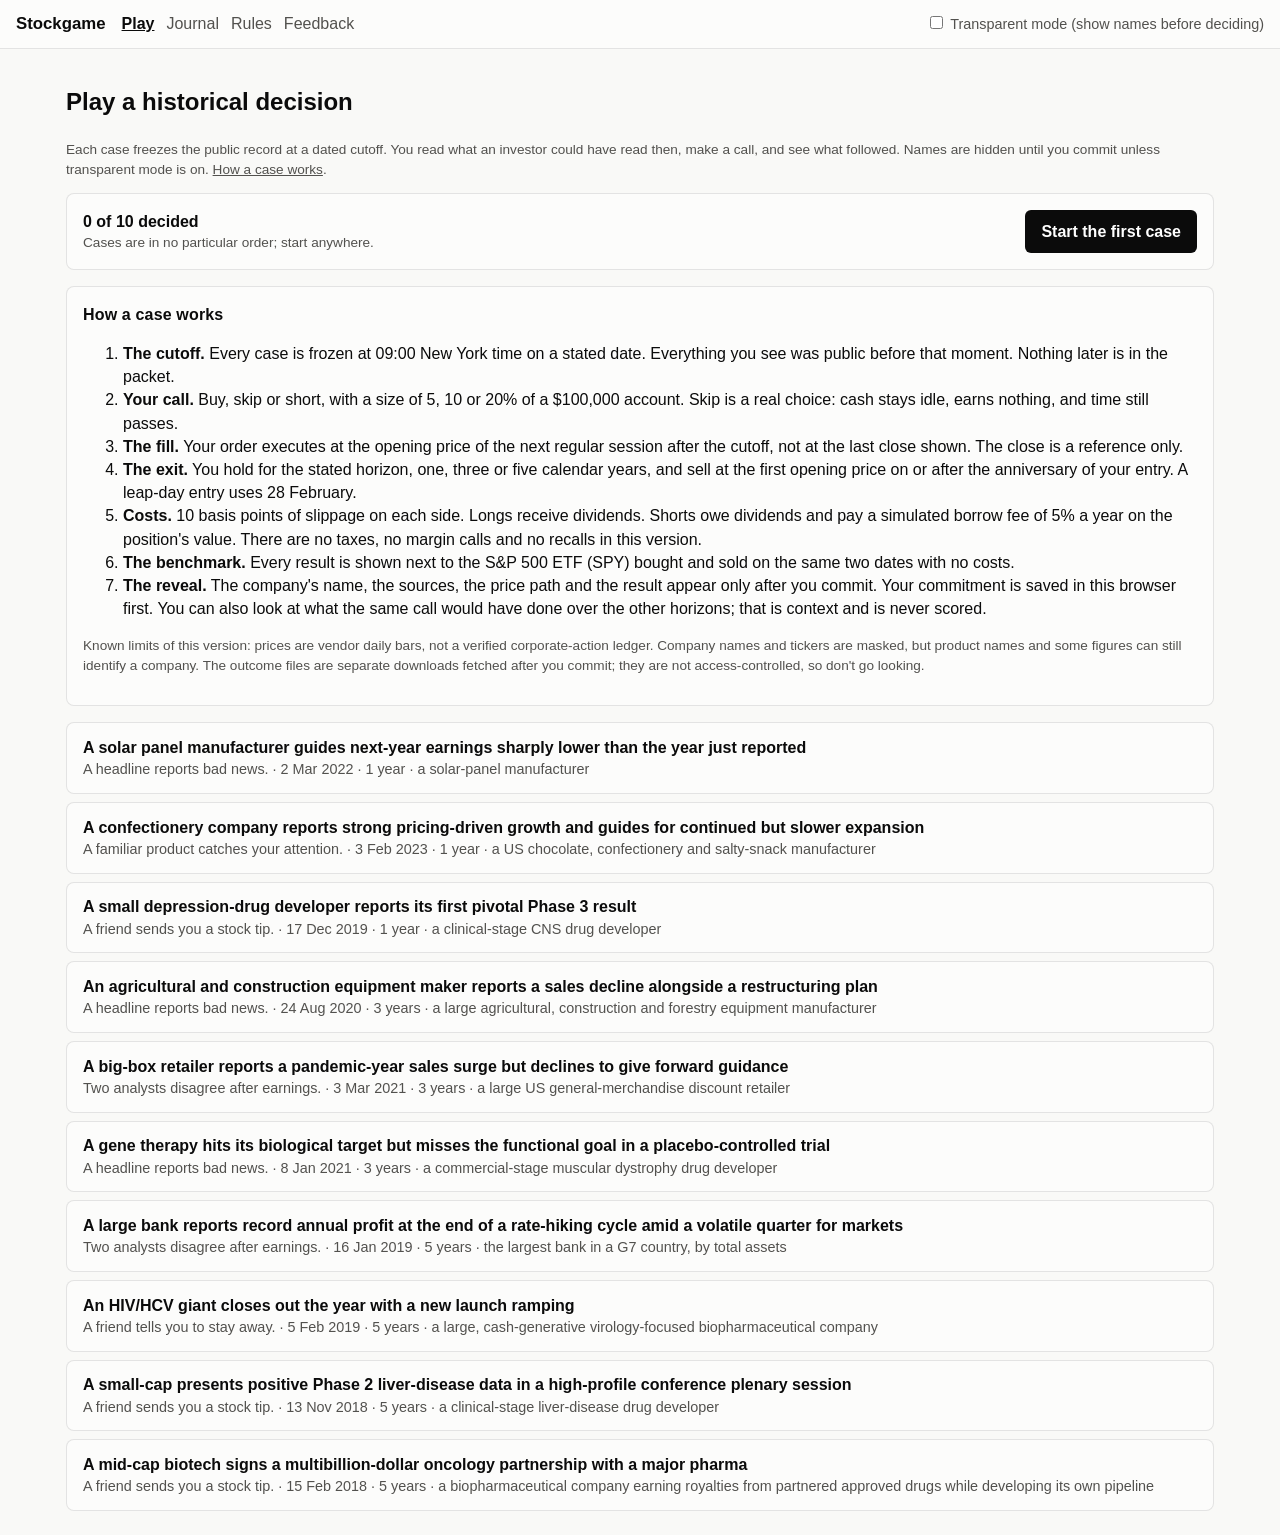
==== site/index.html @ fca73eff "Stockgame MVP: ten historical buy/skip/short cases with investigation layer, walkthrough and debrief" ====
<!doctype html>
<html lang="en">
<head>
<meta charset="utf-8">
<meta name="viewport" content="width=device-width, initial-scale=1">
<title>Stockgame</title>
<link rel="stylesheet" href="style.css">
</head>
<body>
<div id="top"></div>
<main class="wrap">
  <h2>Play a historical decision</h2>
  <p class="note">Each case freezes the public record at a dated cutoff. You read what an investor could have read then, make a call, and see what followed. Names are hidden until you commit unless transparent mode is on. <a href="#rules">How a case works</a>.</p>
  <div id="rules"></div>
  <div id="list" class="list" aria-live="polite">Loading cases…</div>
</main>
<script src="app.js"></script>
<script>
(async () => {
  document.getElementById('top').replaceWith(SG.topbar('play'));
  const rs = SG.rulesSection(); rs.style.marginTop = '0'; document.getElementById('rules').replaceWith(rs);
  const list = document.getElementById('list');
  try {
    const idx = await SG.load('data/index.json');
    list.innerHTML = '';
    const j = SG.journal();
    const ready = idx.cases.filter(c => c.status === 'sheet_ready'); const decided = ready.filter(c => j.find(x => x.case_id === c.id)); const next = ready.find(c => !j.find(x => x.case_id === c.id));
    const prog = SG.el('div', { class: 'card', style: 'display:flex;gap:1rem;align-items:center;flex-wrap:wrap' }, SG.el('div', {}, SG.el('strong', {}, `${decided.length} of ${ready.length} decided`), SG.el('div', { class: 'note' }, decided.length ? 'Your calls and results are in the journal.' : 'Cases are in no particular order; start anywhere.')), next ? SG.el('a', { href: 'play.html?case=' + next.id, style: 'margin-left:auto;text-decoration:none;padding:.6rem 1rem;border-radius:6px;background:var(--btn);color:var(--btn-ink);font-weight:600' }, decided.length ? 'Continue: next undecided case' : 'Start the first case') : SG.el('a', { href: 'journal.html', style: 'margin-left:auto' }, 'All decided: open the journal'));
    document.getElementById('rules').before(prog);
    for (const c of idx.cases) {
      const done = j.find(x => x.case_id === c.id);
      const ready = c.status === 'sheet_ready';
      const a = SG.el('a', { href: ready ? 'play.html?case=' + c.id : null, 'aria-disabled': ready ? null : 'true', tabindex: ready ? null : '-1', style: ready ? '' : 'opacity:.55' },
        SG.el('div', { class: 't' }, ready ? (c.title || c.alias || 'Unnamed case') : 'Case not ready (sheet missing)', done ? ' ' : null, done ? SG.badge('decided') : null),
        SG.el('div', { class: 's' }, (c.setup ? c.setup + ' · ' : '') + SG.dateFmt(c.cutoff) + ' · ' + SG.horizonText(c.horizon).replace(' calendar', '') + ' · ' + ((done && done.reveal_name) ? done.reveal_name : (c.alias || '')) + (done ? ' · your call: ' + done.action + (done.size ? ' ' + done.size + '%' : '') : '')));
      list.append(a);
    }
    if (!idx.cases.length) list.textContent = 'No cases built yet. Run scripts/build_bundles.py.';
  } catch (e) { list.textContent = 'Could not load data/index.json (' + e.message + '). Serve the site folder over HTTP.'; }
})();
</script>
</body>
</html>
---- site/style.css ----
:root {
  --bg: #f9f9f7; --surface: #fcfcfb; --ink: #0b0b0b; --ink2: #52514e; --muted: #898781;
  --grid: #e1e0d9; --axis: #c3c2b7; --border: rgba(11,11,11,0.10);
  --s1: #2a78d6; --s2: #eb6834; --good: #006300; --bad: #d03b3b; --warn: #b36b00;
  --focus: #2a78d6; --btn: #0b0b0b; --btn-ink: #ffffff; --chip: #eeeee9;
  color-scheme: light dark;
}
@media (prefers-color-scheme: dark) {
  :root:not([data-theme="light"]) {
    --bg: #0d0d0d; --surface: #1a1a19; --ink: #ffffff; --ink2: #c3c2b7; --muted: #898781;
    --grid: #2c2c2a; --axis: #383835; --border: rgba(255,255,255,0.10);
    --s1: #3987e5; --s2: #d95926; --good: #0ca30c; --bad: #e66767; --warn: #fab219;
    --btn: #ffffff; --btn-ink: #0b0b0b; --chip: #262624;
  }
}
* { box-sizing: border-box; }
html { font-size: 16px; }
body { margin: 0; background: var(--bg); color: var(--ink); font-family: -apple-system, "Segoe UI", Roboto, Helvetica, Arial, sans-serif; line-height: 1.45; }
a { color: inherit; }
:focus-visible { outline: 3px solid var(--focus); outline-offset: 2px; }
.top { display: flex; gap: 1rem; align-items: baseline; padding: .75rem 1rem; border-bottom: 1px solid var(--border); background: var(--surface); position: sticky; top: 0; z-index: 5; flex-wrap: wrap; }
.top h1 { font-size: 1.05rem; margin: 0; }
.top nav a { margin-right: .75rem; text-decoration: none; color: var(--ink2); }
.top nav a[aria-current="page"] { color: var(--ink); font-weight: 600; text-decoration: underline; }
.top .meta { margin-left: auto; color: var(--ink2); font-size: .9rem; display: flex; gap: .75rem; flex-wrap: wrap; }
.wrap { max-width: 1180px; margin: 0 auto; padding: 1rem; }
.grid { display: grid; grid-template-columns: minmax(0, 1fr) 320px; gap: 1.25rem; align-items: start; }
.grid > * { min-width: 0; }
.card { min-width: 0; }
.card p, .card li, .card dd, .card .note, .kv div { overflow-wrap: anywhere; }
th { white-space: nowrap; }
td.n { white-space: nowrap; }
button.primary.jump { display: none; position: fixed; right: 1rem; bottom: 1rem; width: auto; padding: .7rem 1.2rem; z-index: 10; box-shadow: 0 2px 10px rgba(0,0,0,.25); }
@media (max-width: 860px) { .grid { grid-template-columns: 1fr; } .ticket { position: static !important; } button.primary.jump { display: block; } }
.card { background: var(--surface); border: 1px solid var(--border); border-radius: 8px; padding: 1rem; margin-bottom: 1rem; }
.card h2 { font-size: 1rem; margin: 0 0 .5rem; letter-spacing: .01em; }
.card h2 small { color: var(--muted); font-weight: 400; margin-left: .5rem; }
.kv { display: grid; grid-template-columns: repeat(auto-fit, minmax(150px, 1fr)); gap: .5rem .75rem; }
.kv div { padding: .5rem .6rem; background: var(--chip); border-radius: 6px; }
.kv .l { color: var(--ink2); font-size: .8rem; }
.kv .v { font-size: 1.05rem; font-variant-numeric: tabular-nums; }
.kv .p { color: var(--muted); font-size: .8rem; }
table { border-collapse: collapse; width: 100%; font-size: .9rem; }
th, td { text-align: left; padding: .35rem .5rem; border-bottom: 1px solid var(--grid); vertical-align: top; }
td.n, th.n { text-align: right; font-variant-numeric: tabular-nums; }
.scroll { overflow-x: auto; }
.badge { display: inline-block; padding: .1rem .45rem; border-radius: 999px; background: var(--chip); color: var(--ink2); font-size: .75rem; margin-left: .35rem; }
.badge.reported { color: var(--good); }
.badge.guidance, .badge.management_guidance { color: var(--warn); }
.badge.interpretation { color: var(--s2); }
.badge.missing { color: var(--muted); }
.cite { color: var(--muted); font-size: .8rem; cursor: pointer; text-decoration: underline dotted; background: none; border: 0; padding: 0; font: inherit; }
.ticket { position: sticky; top: 4.2rem; }
.ticket fieldset { border: 1px solid var(--grid); border-radius: 6px; margin: 0 0 .75rem; padding: .5rem .75rem; }
.ticket legend { color: var(--ink2); font-size: .85rem; padding: 0 .25rem; }
.ticket legend strong { color: var(--ink); }
.scene { background: var(--chip); }
.scene em { font-style: italic; }
.hl { background: var(--chip); padding: 0 .3rem; border-radius: 4px; border-bottom: 2px solid var(--s1); }
.ticket label { display: block; margin: .2rem 0; }
.ticket textarea, .ticket input[type=number] { width: 100%; font: inherit; padding: .4rem; border: 1px solid var(--axis); border-radius: 4px; background: var(--bg); color: var(--ink); }
.ticket textarea { min-height: 3.2rem; resize: vertical; }
button.primary { background: var(--btn); color: var(--btn-ink); border: 0; border-radius: 6px; padding: .6rem 1rem; font: inherit; font-weight: 600; cursor: pointer; width: 100%; }
button.primary[disabled] { opacity: .5; cursor: not-allowed; }
button.ghost { background: none; border: 1px solid var(--axis); color: var(--ink); border-radius: 6px; padding: .35rem .7rem; font: inherit; cursor: pointer; }
button.ghost[aria-pressed="true"]:not(.lg) { background: var(--chip); border-color: var(--ink); font-weight: 600; }
button.ghost[disabled] { opacity: .5; cursor: not-allowed; }
.row { display: flex; gap: .5rem; flex-wrap: wrap; align-items: center; }
.muted { color: var(--muted); } .ink2 { color: var(--ink2); }
.up { color: var(--good); } .down { color: var(--bad); }
.chart { width: 100%; height: auto; display: block; }
.chart .grid line { stroke: var(--grid); stroke-width: 1; }
.chart .axis text { fill: var(--muted); font-size: 11px; }
.chart .s1 { stroke: var(--s1); fill: none; stroke-width: 2; stroke-linejoin: round; }
.chart .s2 { stroke: var(--s2); fill: none; stroke-width: 2; stroke-linejoin: round; }
.chart .vol rect { fill: var(--s1); opacity: .25; }
.chart .cross line { stroke: var(--axis); stroke-dasharray: 3 3; }
.chart .marker { fill: var(--surface); stroke-width: 2; }
.legend { display: flex; gap: 1rem; font-size: .85rem; color: var(--ink2); margin: .25rem 0; flex-wrap: wrap; }
.legend span::before { content: ""; display: inline-block; width: 14px; height: 3px; margin-right: .4rem; vertical-align: middle; border-radius: 2px; }
.legend .l1::before { background: var(--s1); } .legend .l2::before { background: var(--s2); }
.legend button.lg[aria-pressed="false"] { opacity: .45; text-decoration: line-through; }
.legend button.lg[aria-pressed="false"]::before { background: var(--muted); }
.legend button { font-size: .85rem; }
.tip { position: absolute; pointer-events: none; background: var(--surface); border: 1px solid var(--border); border-radius: 6px; padding: .35rem .5rem; font-size: .8rem; box-shadow: 0 2px 8px rgba(0,0,0,.12); font-variant-numeric: tabular-nums; }
.drawer { position: fixed; inset: 0 0 0 auto; width: min(520px, 100%); background: var(--surface); border-left: 1px solid var(--border); padding: 1rem; overflow: auto; z-index: 20; box-shadow: -4px 0 16px rgba(0,0,0,.15); }
.drawer[hidden] { display: none; }
.backdrop { position: fixed; inset: 0; background: rgba(0,0,0,.25); z-index: 19; }
.backdrop[hidden] { display: none; }
details summary { cursor: pointer; color: var(--ink2); }
ul.plain { padding-left: 1.1rem; margin: .25rem 0; }
.hero { font-size: 1.8rem; font-variant-numeric: tabular-nums; margin: .25rem 0; }
.list a { display: block; padding: .8rem 1rem; border: 1px solid var(--border); border-radius: 8px; background: var(--surface); text-decoration: none; margin-bottom: .5rem; }
.list a:hover { border-color: var(--axis); }
.list .t { font-weight: 600; } .list .s { color: var(--ink2); font-size: .9rem; }
.note { font-size: .85rem; color: var(--ink2); }
.sr { position: absolute; left: -9999px; }
@media (prefers-reduced-motion: reduce) { * { transition: none !important; } }
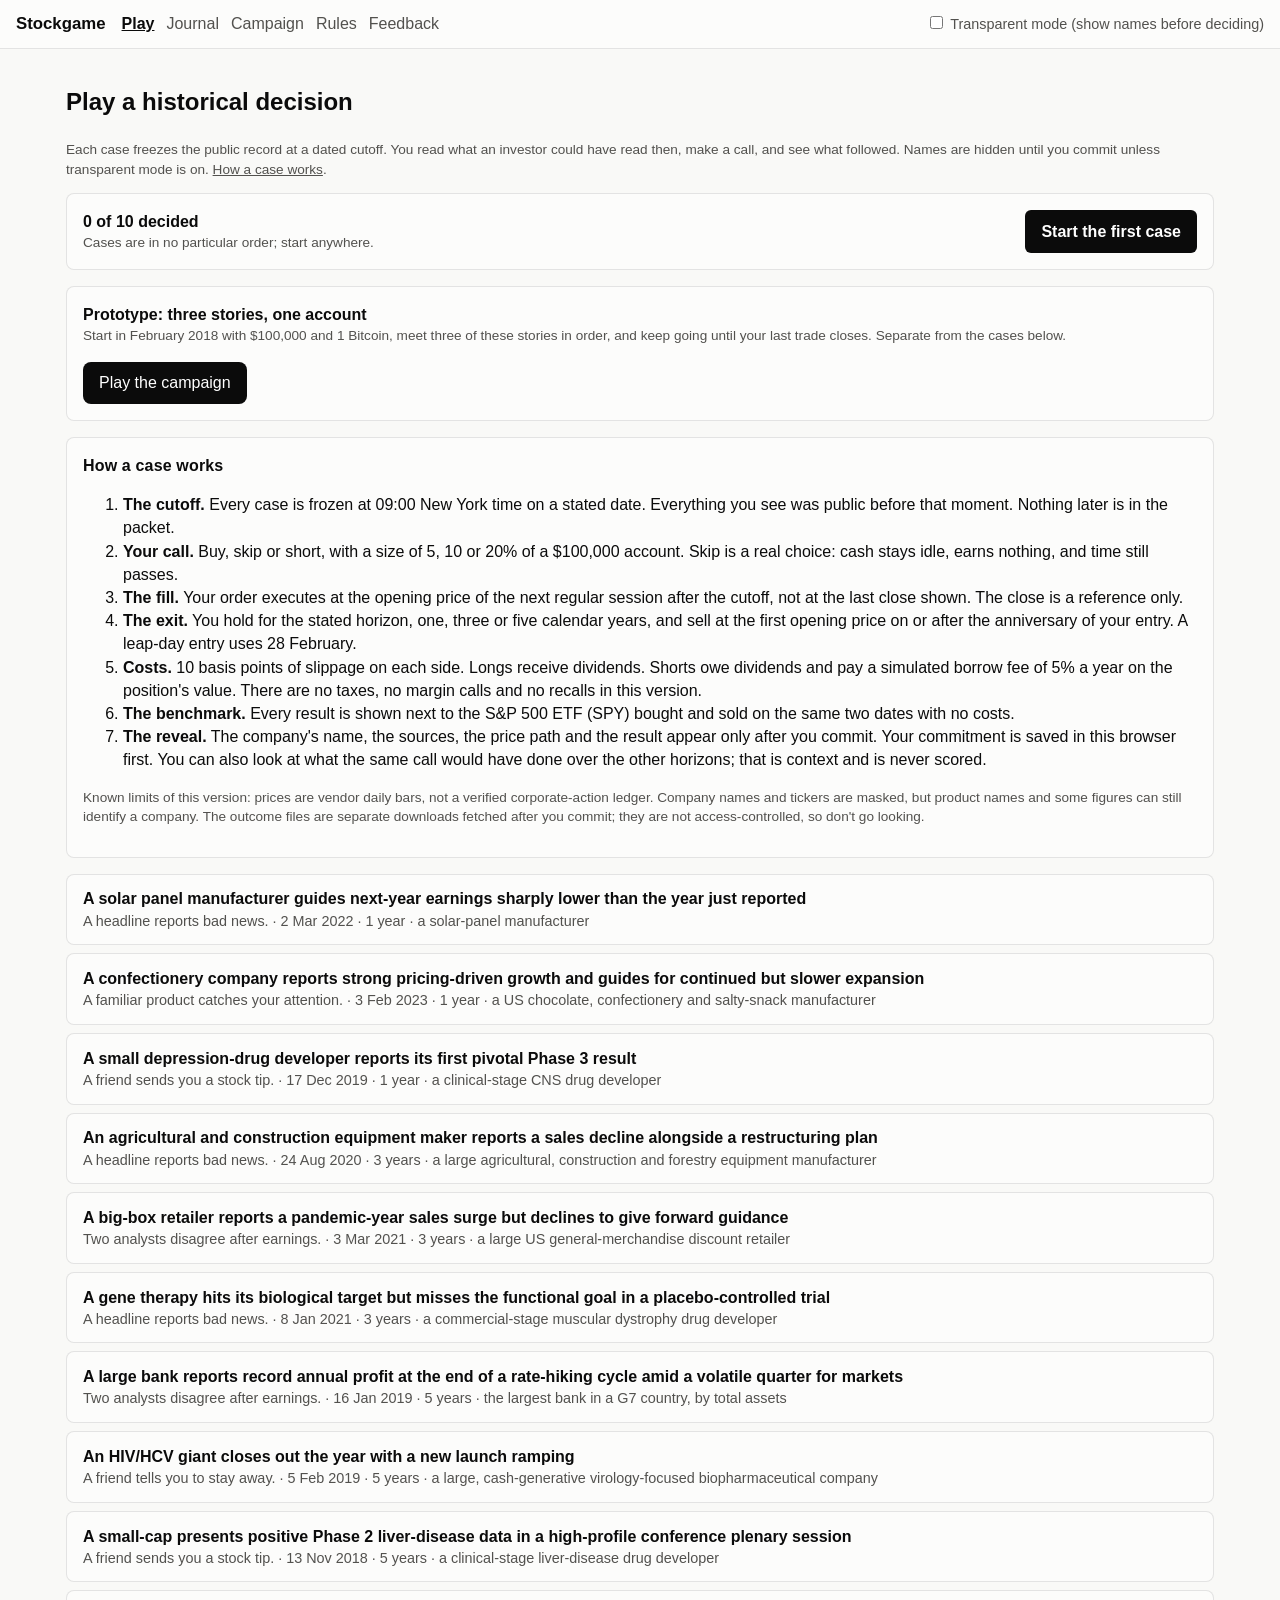
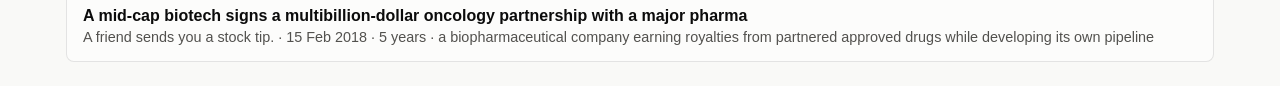
==== commit 1ff06192: "Campaign prototype, part 2: campaign page, store, embedded story, closure debriefs, final report sit" ====
--- a/site/index.html
+++ b/site/index.html
@@ -27,6 +27,7 @@
     const ready = idx.cases.filter(c => c.status === 'sheet_ready'); const decided = ready.filter(c => j.find(x => x.case_id === c.id)); const next = ready.find(c => !j.find(x => x.case_id === c.id));
     const prog = SG.el('div', { class: 'card', style: 'display:flex;gap:1rem;align-items:center;flex-wrap:wrap' }, SG.el('div', {}, SG.el('strong', {}, `${decided.length} of ${ready.length} decided`), SG.el('div', { class: 'note' }, decided.length ? 'Your calls and results are in the journal.' : 'Cases are in no particular order; start anywhere.')), next ? SG.el('a', { href: 'play.html?case=' + next.id, style: 'margin-left:auto;text-decoration:none;padding:.6rem 1rem;border-radius:6px;background:var(--btn);color:var(--btn-ink);font-weight:600' }, decided.length ? 'Continue: next undecided case' : 'Start the first case') : SG.el('a', { href: 'journal.html', style: 'margin-left:auto' }, 'All decided: open the journal'));
     document.getElementById('rules').before(prog);
+    document.getElementById('rules').before(SG.el('div', { class: 'card', style: 'display:flex;gap:1rem;align-items:center;flex-wrap:wrap' }, SG.el('div', {}, SG.el('strong', {}, 'Prototype: three stories, one account'), SG.el('div', { class: 'note' }, 'Start in February 2018 with $100,000 and 1 Bitcoin, meet three of these stories in order, and keep going until your last trade closes. Separate from the cases below.')), SG.el('a', { href: 'campaign.html', class: 'primary', style: 'display:inline-block;width:auto;padding:.6rem 1rem;border-radius:8px;text-decoration:none;background:var(--ink);color:#fff' }, 'Play the campaign')));
     for (const c of idx.cases) {
       const done = j.find(x => x.case_id === c.id);
       const ready = c.status === 'sheet_ready';
--- a/site/style.css
+++ b/site/style.css
@@ -58,6 +58,9 @@
 .scene em { font-style: italic; }
 .hl { background: var(--chip); padding: 0 .3rem; border-radius: 4px; border-bottom: 2px solid var(--s1); }
 .ticket label { display: block; margin: .2rem 0; }
+.ticket .exit-levels label { display: grid; grid-template-columns: 5.5rem minmax(0, 1fr); align-items: center; gap: .5rem; margin: .5rem 0; }
+.ticket .exit-levels select { width: 100%; min-width: 0; min-height: 2.5rem; }
+.ticket .exit-levels .note { margin-top: .65rem; }
 .ticket textarea, .ticket input[type=number] { width: 100%; font: inherit; padding: .4rem; border: 1px solid var(--axis); border-radius: 4px; background: var(--bg); color: var(--ink); }
 .ticket textarea { min-height: 3.2rem; resize: vertical; }
 button.primary { background: var(--btn); color: var(--btn-ink); border: 0; border-radius: 6px; padding: .6rem 1rem; font: inherit; font-weight: 600; cursor: pointer; width: 100%; }
@@ -96,3 +99,36 @@
 .note { font-size: .85rem; color: var(--ink2); }
 .sr { position: absolute; left: -9999px; }
 @media (prefers-reduced-motion: reduce) { * { transition: none !important; } }
+
+/* The authored snapshot puts interpretation beside the number, with provenance on demand. */
+.financial-snapshot .snapshot-group { margin-top: 1.25rem; }
+.financial-snapshot .snapshot-group h3 { font-size: .95rem; margin: 0 0 .5rem; }
+.snapshot-row { display: grid; grid-template-columns: minmax(0, 1fr) minmax(0, 1fr); column-gap: 1rem; padding: .9rem 0; border-top: 1px solid var(--grid); }
+.snapshot-label, .snapshot-number { display: flex; flex-direction: column; gap: .15rem; }
+.snapshot-number { text-align: right; font-variant-numeric: tabular-nums; overflow-wrap: anywhere; }
+.snapshot-number > strong { font-size: 1.3rem; font-weight: 650; }
+.snapshot-context { grid-column: 1 / -1; margin: .45rem 0; font-size: .9rem; color: var(--ink2); }
+.snapshot-detail { grid-column: 1 / -1; font-size: .8rem; color: var(--ink2); }
+.snapshot-detail p { margin: .5rem 0; }
+.snapshot-price { background: var(--chip); border-radius: 6px; padding: 1rem; }
+.snapshot-valuations { display: grid; grid-template-columns: repeat(3, minmax(0, 1fr)); gap: 1rem; margin: .8rem 0; }
+.snapshot-valuations .l { font-size: .8rem; color: var(--ink2); }
+.snapshot-valuations .v { font-size: 1.5rem; font-weight: 650; font-variant-numeric: tabular-nums; margin-top: .2rem; }
+.snapshot-history { margin-top: 1rem; }
+@media (max-width: 480px) {
+  .snapshot-valuations { grid-template-columns: 1fr; gap: .75rem; }
+  .snapshot-valuations > div { display: flex; align-items: baseline; justify-content: space-between; gap: .75rem; }
+  .snapshot-valuations .v { margin: 0; }
+}
+
+/* campaign page and embedded case view */
+body.embedded .top { display: none; }
+body.embedded .grid { grid-template-columns: 1fr; }
+.strip { display: grid; grid-template-columns: repeat(auto-fit, minmax(140px, 1fr)); gap: .5rem .75rem; margin: .5rem 0; }
+.strip .l { font-size: .78rem; color: var(--ink2); }
+.strip .v { font-size: 1.25rem; font-weight: 650; font-variant-numeric: tabular-nums; }
+.strip .p { font-size: .78rem; color: var(--ink2); }
+.positions li { margin: .35rem 0; }
+.since li { margin: .25rem 0; }
+.scene-frame { width: 100%; border: 0; min-height: 60vh; display: block; }
+.campaign-ticket .budget { font-variant-numeric: tabular-nums; }
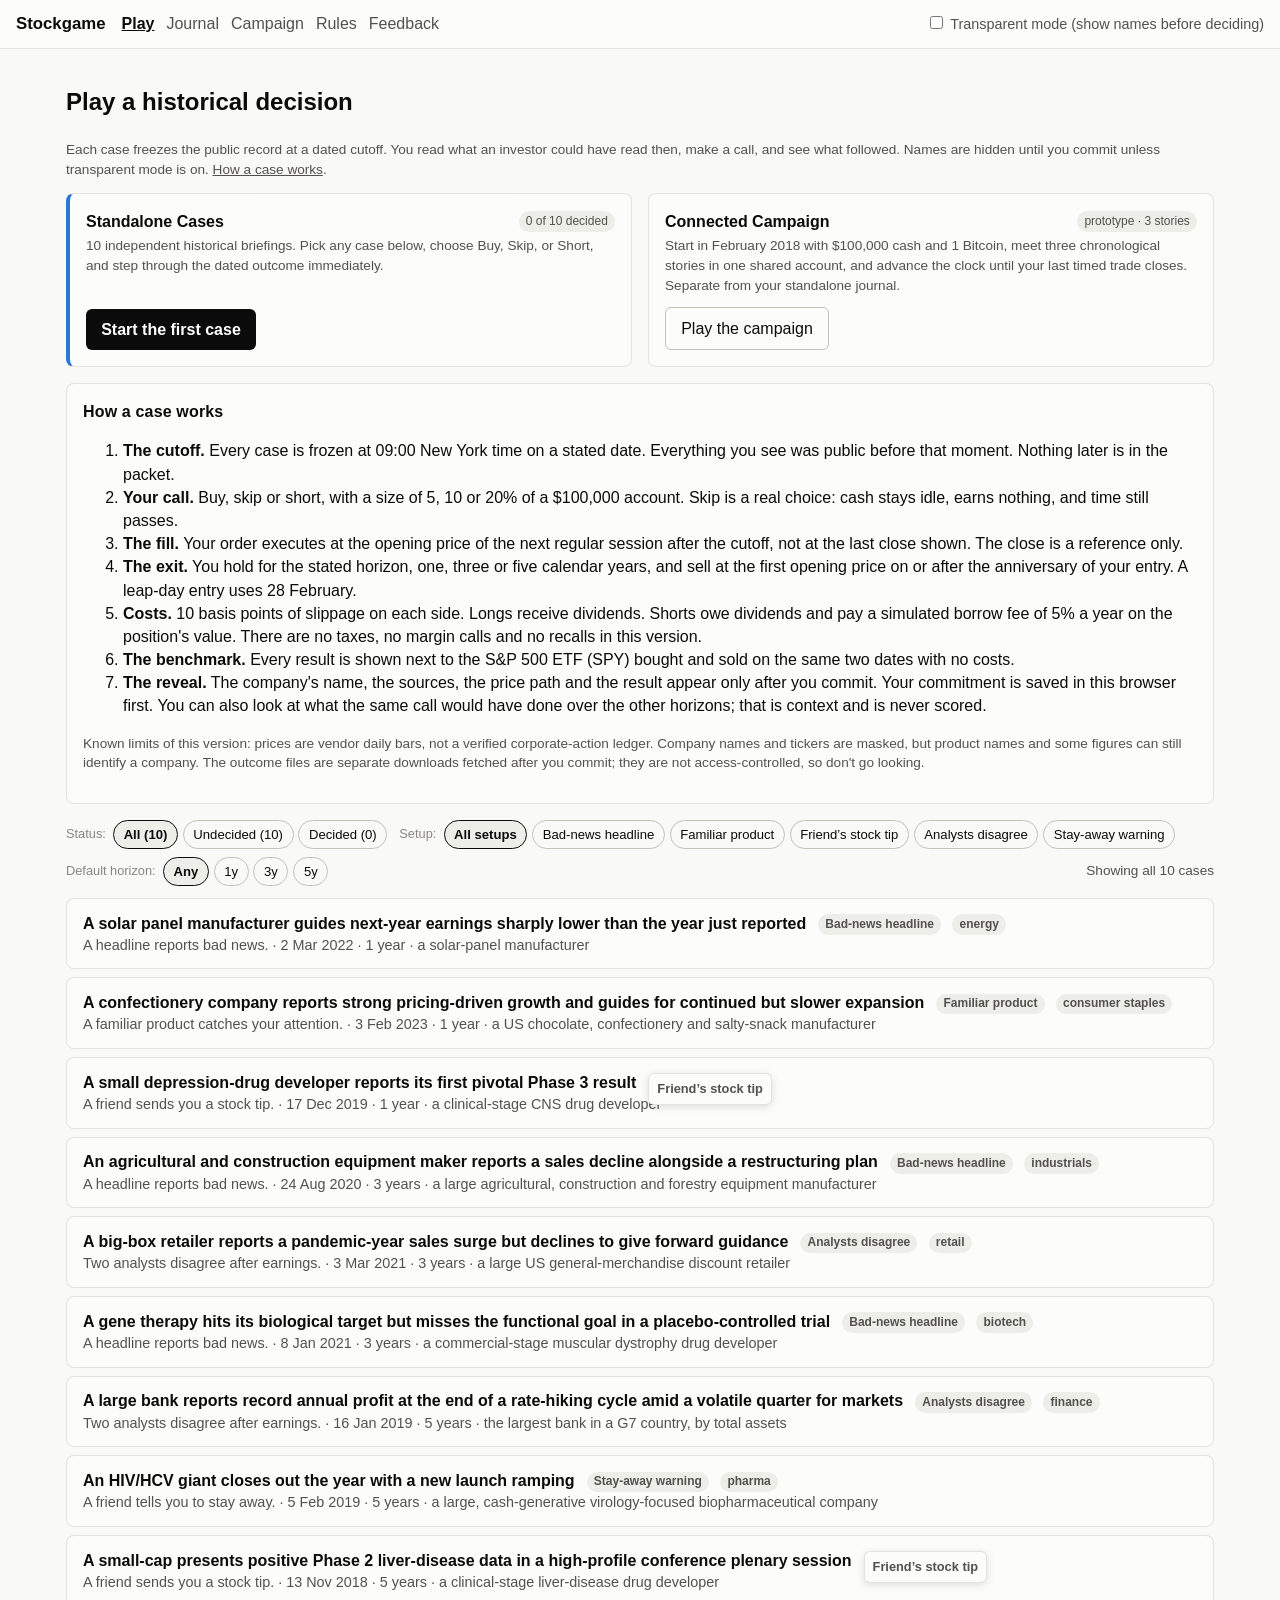
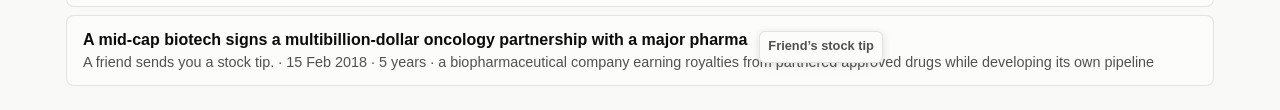
==== commit d4afc5eb: "Improve UX: packet jump nav, live ticket preview, post-commit packet collapse, and index   mode/filt" ====
--- a/site/index.html
+++ b/site/index.html
@@ -24,18 +24,98 @@
     const idx = await SG.load('data/index.json');
     list.innerHTML = '';
     const j = SG.journal();
-    const ready = idx.cases.filter(c => c.status === 'sheet_ready'); const decided = ready.filter(c => j.find(x => x.case_id === c.id)); const next = ready.find(c => !j.find(x => x.case_id === c.id));
-    const prog = SG.el('div', { class: 'card', style: 'display:flex;gap:1rem;align-items:center;flex-wrap:wrap' }, SG.el('div', {}, SG.el('strong', {}, `${decided.length} of ${ready.length} decided`), SG.el('div', { class: 'note' }, decided.length ? 'Your calls and results are in the journal.' : 'Cases are in no particular order; start anywhere.')), next ? SG.el('a', { href: 'play.html?case=' + next.id, style: 'margin-left:auto;text-decoration:none;padding:.6rem 1rem;border-radius:6px;background:var(--btn);color:var(--btn-ink);font-weight:600' }, decided.length ? 'Continue: next undecided case' : 'Start the first case') : SG.el('a', { href: 'journal.html', style: 'margin-left:auto' }, 'All decided: open the journal'));
-    document.getElementById('rules').before(prog);
-    document.getElementById('rules').before(SG.el('div', { class: 'card', style: 'display:flex;gap:1rem;align-items:center;flex-wrap:wrap' }, SG.el('div', {}, SG.el('strong', {}, 'Prototype: three stories, one account'), SG.el('div', { class: 'note' }, 'Start in February 2018 with $100,000 and 1 Bitcoin, meet three of these stories in order, and keep going until your last trade closes. Separate from the cases below.')), SG.el('a', { href: 'campaign.html', class: 'primary', style: 'display:inline-block;width:auto;padding:.6rem 1rem;border-radius:8px;text-decoration:none;background:var(--ink);color:#fff' }, 'Play the campaign')));
+    const ready = idx.cases.filter(c => c.status === 'sheet_ready');
+    const decided = ready.filter(c => j.find(x => x.case_id === c.id));
+    const next = ready.find(c => !j.find(x => x.case_id === c.id));
+
+    /* Side-by-side mode comparison: Standalone Cases vs. 3-Story Campaign */
+    const standaloneCard = SG.el('div', { class: 'card mode-card', style: 'border-left:4px solid var(--s1)' },
+      SG.el('div', {},
+        SG.el('div', { class: 'row', style: 'justify-content:space-between;margin-bottom:.2rem' },
+          SG.el('h3', { style: 'margin:0' }, 'Standalone Cases'),
+          SG.badge(`${decided.length} of ${ready.length} decided`)),
+        SG.el('div', { class: 'note' }, decided.length
+          ? `${ready.length - decided.length} undecided remaining. Each case is an independent $100,000 call with an optional checkpoint walkthrough and dated debrief. Your calls and results are in the journal.`
+          : '10 independent historical briefings. Pick any case below, choose Buy, Skip, or Short, and step through the dated outcome immediately.')),
+      SG.el('div', { class: 'mode-actions' },
+        next ? SG.el('a', { href: 'play.html?case=' + next.id, class: 'btn-link' }, decided.length ? 'Continue: next undecided case' : 'Start the first case')
+             : SG.el('a', { href: 'journal.html', class: 'btn-link' }, 'All decided: open the journal'),
+        decided.length && next ? SG.el('a', { href: 'journal.html', class: 'btn-link ghost' }, 'Open journal') : null));
+
+    const campaignCard = SG.el('div', { class: 'card mode-card' },
+      SG.el('div', {},
+        SG.el('div', { class: 'row', style: 'justify-content:space-between;margin-bottom:.2rem' },
+          SG.el('h3', { style: 'margin:0' }, 'Connected Campaign'),
+          SG.badge('prototype · 3 stories')),
+        SG.el('div', { class: 'note' }, 'Start in February 2018 with $100,000 cash and 1 Bitcoin, meet three chronological stories in one shared account, and advance the clock until your last timed trade closes. Separate from your standalone journal.')),
+      SG.el('div', { class: 'mode-actions' },
+        SG.el('a', { href: 'campaign.html', class: 'btn-link ghost' }, 'Play the campaign')));
+
+    const modeGrid = SG.el('div', { class: 'mode-grid', role: 'region', 'aria-label': 'Game modes' }, standaloneCard, campaignCard);
+    document.getElementById('rules').before(modeGrid);
+
+    /* Filter controls for the 10 standalone cases */
+    const state = { status: 'all', setup: 'all', horizon: 'all' };
+    const setups = [...new Set(idx.cases.map(c => c.setup).filter(Boolean))];
+    const horizons = [...new Set(idx.cases.map(c => c.horizon && String(c.horizon.count)).filter(Boolean))].sort((a, b) => Number(a) - Number(b));
+    const setupShort = s => /headline/i.test(s) ? 'Bad-news headline' : /disagree/i.test(s) ? 'Analysts disagree' : /stay away/i.test(s) ? 'Stay-away warning' : /tip/i.test(s) ? 'Friend’s stock tip' : /familiar/i.test(s) ? 'Familiar product' : s.replace(/\.$/, '');
+
+    const filterBar = SG.el('div', { class: 'filter-bar', role: 'region', 'aria-label': 'Filter cases' });
+    const countNote = SG.el('span', { class: 'note', style: 'margin-left:auto' });
+    const rows = [];
+
+    const applyFilters = () => {
+      let shown = 0;
+      for (const item of rows) {
+        const matchStatus = state.status === 'all' || (state.status === 'decided' ? item.done : !item.done);
+        const matchSetup = state.setup === 'all' || item.setup === state.setup;
+        const matchHz = state.horizon === 'all' || item.hz === state.horizon;
+        const vis = matchStatus && matchSetup && matchHz;
+        item.node.hidden = !vis;
+        if (vis) shown++;
+      }
+      countNote.textContent = shown === rows.length ? `Showing all ${rows.length} cases` : `Showing ${shown} of ${rows.length} cases`;
+    };
+
+    const makeGroup = (label, key, opts) => {
+      const g = SG.el('div', { class: 'filter-group', role: 'group', 'aria-label': label }, SG.el('span', { class: 'filter-label' }, label + ':'));
+      for (const [val, text] of opts) {
+        g.append(SG.el('button', { type: 'button', class: 'ghost', 'aria-pressed': state[key] === val ? 'true' : 'false', onclick: e => {
+          state[key] = val;
+          [...g.querySelectorAll('button')].forEach(b => b.setAttribute('aria-pressed', 'false'));
+          e.currentTarget.setAttribute('aria-pressed', 'true');
+          applyFilters();
+        } }, text));
+      }
+      return g;
+    };
+
+    filterBar.append(
+      makeGroup('Status', 'status', [['all', `All (${ready.length})`], ['undecided', `Undecided (${ready.length - decided.length})`], ['decided', `Decided (${decided.length})`]]),
+      makeGroup('Setup', 'setup', [['all', 'All setups'], ...setups.map(s => [s, setupShort(s)])]),
+      makeGroup('Default horizon', 'horizon', [['all', 'Any'], ...horizons.map(h => [h, h + 'y'])]),
+      countNote
+    );
+    list.before(filterBar);
+
     for (const c of idx.cases) {
       const done = j.find(x => x.case_id === c.id);
-      const ready = c.status === 'sheet_ready';
-      const a = SG.el('a', { href: ready ? 'play.html?case=' + c.id : null, 'aria-disabled': ready ? null : 'true', tabindex: ready ? null : '-1', style: ready ? '' : 'opacity:.55' },
-        SG.el('div', { class: 't' }, ready ? (c.title || c.alias || 'Unnamed case') : 'Case not ready (sheet missing)', done ? ' ' : null, done ? SG.badge('decided') : null),
-        SG.el('div', { class: 's' }, (c.setup ? c.setup + ' · ' : '') + SG.dateFmt(c.cutoff) + ' · ' + SG.horizonText(c.horizon).replace(' calendar', '') + ' · ' + ((done && done.reveal_name) ? done.reveal_name : (c.alias || '')) + (done ? ' · your call: ' + done.action + (done.size ? ' ' + done.size + '%' : '') : '')));
+      const isReady = c.status === 'sheet_ready';
+      const hzCount = c.horizon ? String(c.horizon.count) : '';
+      const resText = done && done.result && typeof done.result.portfolio_return === 'number' ? ` · portfolio ${SG.signed(done.result.portfolio_return)}` : '';
+      const a = SG.el('a', { href: isReady ? 'play.html?case=' + c.id : null, 'aria-disabled': isReady ? null : 'true', tabindex: isReady ? null : '-1', style: isReady ? '' : 'opacity:.55' },
+        SG.el('div', { class: 't' },
+          isReady ? (c.title || c.alias || 'Unnamed case') : 'Case not ready (sheet missing)',
+          SG.el('span', { class: 'case-meta-pills' },
+            c.setup ? SG.badge(setupShort(c.setup)) : null,
+            c.sector_hint ? SG.badge(c.sector_hint) : null,
+            done ? SG.badge('decided') : null)),
+        SG.el('div', { class: 's' },
+          (c.setup ? c.setup + ' · ' : '') + SG.dateFmt(c.cutoff) + ' · ' + SG.horizonText(c.horizon).replace(' calendar', '') + ' · ' + ((done && done.reveal_name) ? done.reveal_name : (c.alias || '')) + (done ? ' · your call: ' + done.action + (done.size ? ' ' + done.size + '%' : '') + resText : '')));
       list.append(a);
+      rows.push({ node: a, done: !!done, setup: c.setup || '', hz: hzCount });
     }
+    applyFilters();
     if (!idx.cases.length) list.textContent = 'No cases built yet. Run scripts/build_bundles.py.';
   } catch (e) { list.textContent = 'Could not load data/index.json (' + e.message + '). Serve the site folder over HTTP.'; }
 })();
--- a/site/style.css
+++ b/site/style.css
@@ -132,3 +132,37 @@
 .since li { margin: .25rem 0; }
 .scene-frame { width: 100%; border: 0; min-height: 60vh; display: block; }
 .campaign-ticket .budget { font-variant-numeric: tabular-nums; }
+.wide-only { display: inline; } .narrow-only { display: none; }
+@media (max-width: 860px) { .wide-only { display: none; } .narrow-only { display: inline; } }
+
+/* UX enhancements: packet jump bar, ticket status preview, post-commit packet collapse, index filters & mode cards */
+.packet-nav { display: flex; gap: .35rem .5rem; flex-wrap: wrap; align-items: center; padding: .5rem .75rem; margin-bottom: 1rem; background: var(--surface); border: 1px solid var(--border); border-radius: 8px; position: sticky; top: 3.1rem; z-index: 4; font-size: .85rem; }
+body.embedded .packet-nav { top: 0; }
+.packet-nav .nav-label { color: var(--muted); font-weight: 600; margin-right: .25rem; }
+.packet-nav a { text-decoration: none; padding: .2rem .55rem; border-radius: 999px; background: var(--chip); color: var(--ink2); font-weight: 500; white-space: nowrap; }
+.packet-nav a:hover, .packet-nav a:focus-visible { color: var(--ink); outline-color: var(--focus); }
+.packet-nav a.nav-ticket { margin-left: auto; background: var(--btn); color: var(--btn-ink); }
+body.embedded .packet-nav a.nav-ticket { display: none; }
+section[id^="sec-"] { scroll-margin-top: 6.5rem; }
+body.embedded section[id^="sec-"] { scroll-margin-top: 3.5rem; }
+
+.ticket-preview { background: var(--chip); border-left: 3px solid var(--s1); border-radius: 6px; padding: .55rem .7rem; margin: 0 0 .75rem; font-size: .85rem; color: var(--ink2); }
+.ticket-preview strong { color: var(--ink); }
+
+.packet-disclosure { margin-top: 1rem; border: 1px solid var(--border); border-radius: 8px; background: var(--surface); padding: .75rem 1rem; }
+.packet-disclosure > summary { font-weight: 600; color: var(--ink); list-style: revert; }
+.packet-disclosure[open] > summary { margin-bottom: 1rem; padding-bottom: .6rem; border-bottom: 1px solid var(--grid); }
+
+.mode-grid { display: grid; grid-template-columns: repeat(auto-fit, minmax(280px, 1fr)); gap: 1rem; margin-bottom: 1rem; }
+.mode-card { display: flex; flex-direction: column; justify-content: space-between; gap: .75rem; margin-bottom: 0; }
+.mode-card h3 { font-size: 1rem; margin: 0 0 .25rem; }
+.mode-card .mode-actions { display: flex; gap: .5rem; align-items: center; flex-wrap: wrap; margin-top: auto; }
+.btn-link { display: inline-block; padding: .55rem .95rem; border-radius: 6px; text-decoration: none; font-weight: 600; background: var(--btn); color: var(--btn-ink); }
+.btn-link.ghost { background: none; color: var(--ink); border: 1px solid var(--axis); font-weight: 500; }
+
+.filter-bar { display: flex; gap: .5rem .75rem; flex-wrap: wrap; align-items: center; margin: .75rem 0; }
+.filter-group { display: flex; gap: .3rem; flex-wrap: wrap; align-items: center; }
+.filter-group .filter-label { font-size: .8rem; color: var(--muted); margin-right: .15rem; }
+.filter-bar button.ghost { padding: .25rem .6rem; font-size: .82rem; border-radius: 999px; }
+.case-meta-pills { display: inline-flex; gap: .35rem; flex-wrap: wrap; margin-left: .4rem; vertical-align: middle; }
+
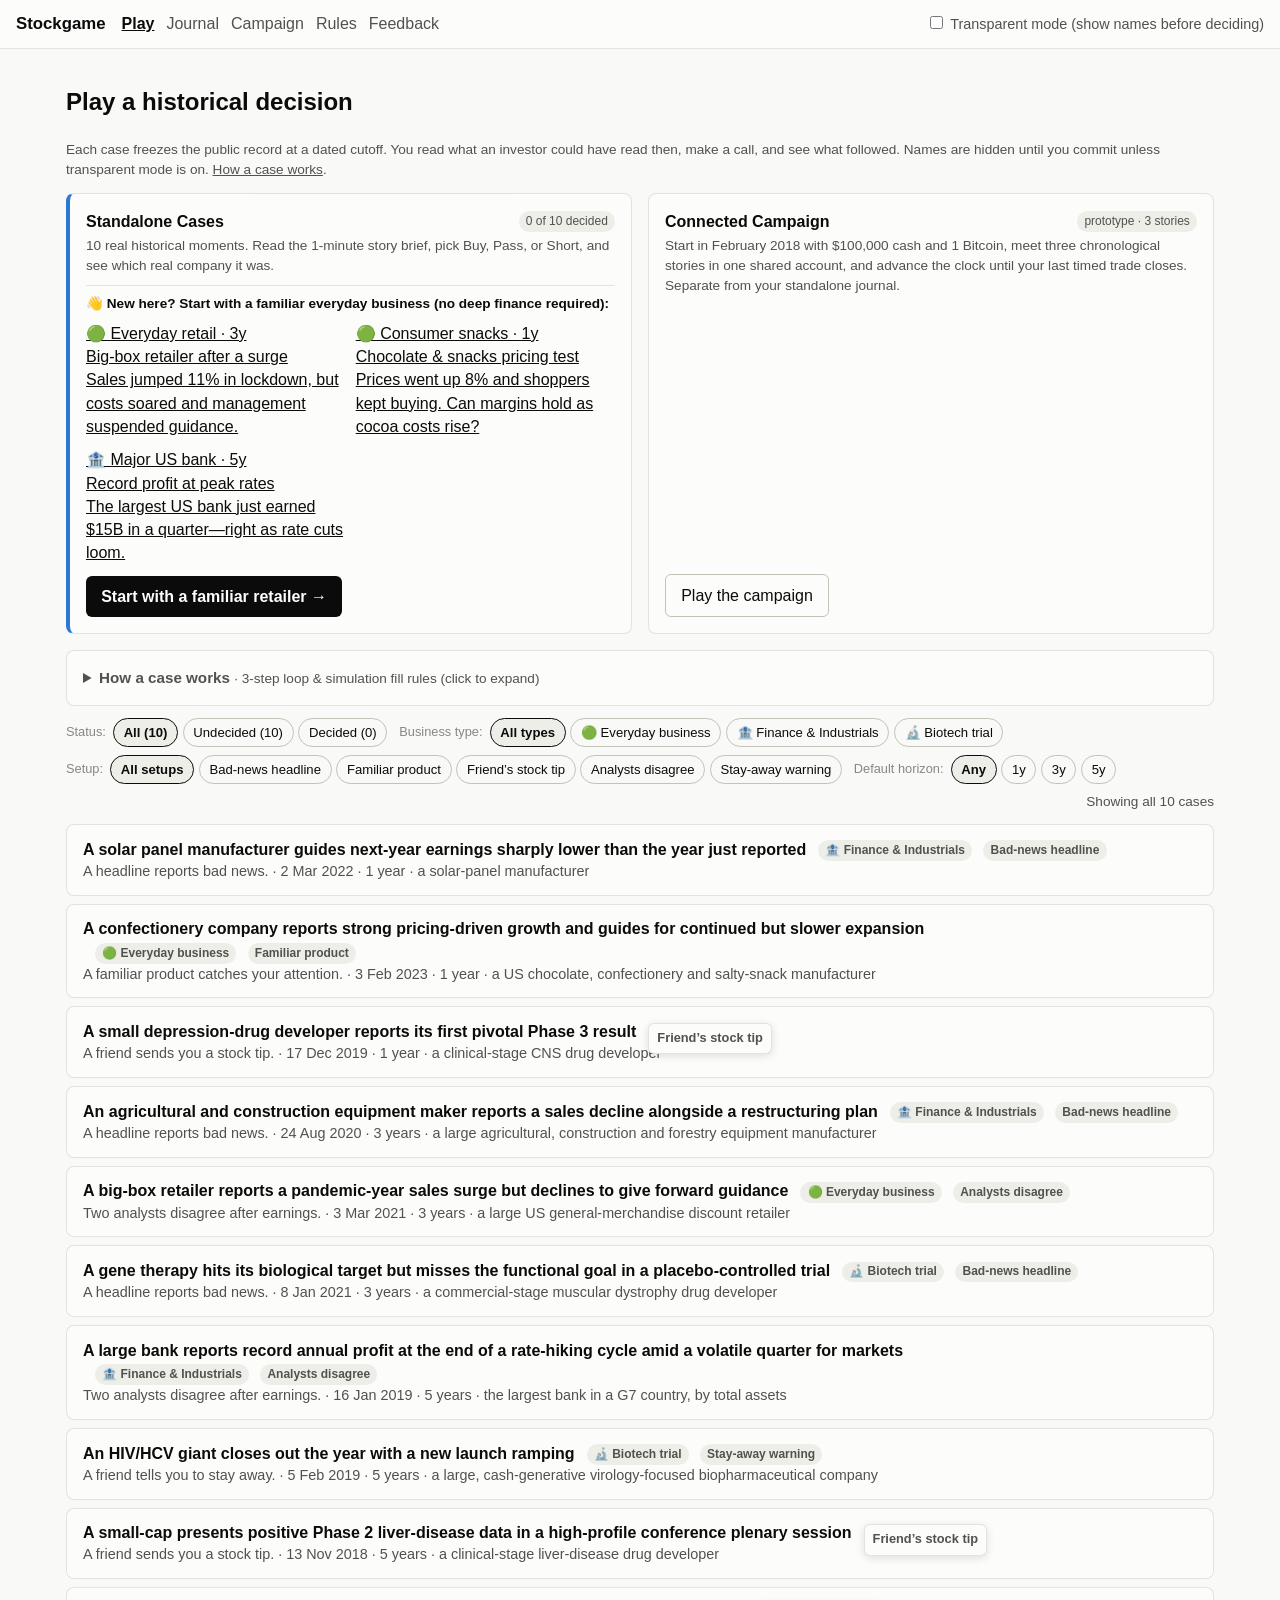
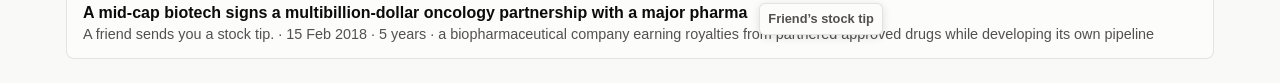
==== commit 1f759d9a: "Simplify UX and add starter cases" ====
--- a/site/index.html
+++ b/site/index.html
@@ -18,7 +18,15 @@
 <script>
 (async () => {
   document.getElementById('top').replaceWith(SG.topbar('play'));
-  const rs = SG.rulesSection(); rs.style.marginTop = '0'; document.getElementById('rules').replaceWith(rs);
+  const rs = SG.rulesSection();
+  const rulesDet = SG.el('details', { class: 'card', id: 'rules', style: 'margin:.5rem 0 .75rem' },
+    SG.el('summary', { style: 'cursor:pointer;font-size:.95rem' },
+      SG.el('strong', {}, 'How a case works '),
+      SG.el('span', { class: 'note' }, '· 3-step loop & simulation fill rules (click to expand)')));
+  rs.classList.remove('card'); rs.removeAttribute('id'); rs.style.margin = '.5rem 0 0'; rs.style.padding = '0'; rs.style.border = '0';
+  const rHeading = rs.querySelector('h3'); if (rHeading) rHeading.remove();
+  rulesDet.append(rs);
+  document.getElementById('rules').replaceWith(rulesDet);
   const list = document.getElementById('list');
   try {
     const idx = await SG.load('data/index.json');
@@ -29,16 +37,32 @@
     const next = ready.find(c => !j.find(x => x.case_id === c.id));
 
     /* Side-by-side mode comparison: Standalone Cases vs. 3-Story Campaign */
+    const starterPicks = [
+      { id: '050a03b08f', tag: '🟢 Everyday retail · 3y', title: 'Big-box retailer after a surge', hook: 'Sales jumped 11% in lockdown, but costs soared and management suspended guidance.' },
+      { id: '4219766e75', tag: '🟢 Consumer snacks · 1y', title: 'Chocolate & snacks pricing test', hook: 'Prices went up 8% and shoppers kept buying. Can margins hold as cocoa costs rise?' },
+      { id: '5e3e9193b7', tag: '🏦 Major US bank · 5y', title: 'Record profit at peak rates', hook: 'The largest US bank just earned $15B in a quarter—right as rate cuts loom.' }
+    ];
+    const starterBox = SG.el('div', { style: 'margin-top:.55rem;padding-top:.55rem;border-top:1px solid var(--border)' },
+      SG.el('div', { class: 'note', style: 'font-weight:600;color:var(--ink)' }, '👋 New here? Start with a familiar everyday business (no deep finance required):'),
+      SG.el('div', { class: 'starter-strip' }, ...starterPicks.map(p => {
+        const isDone = j.find(x => x.case_id === p.id);
+        return SG.el('a', { href: `play.html?case=${p.id}#sec-scene` },
+          SG.el('div', { class: 'st-tag' }, p.tag + (isDone ? ' · ✓ decided' : '')),
+          SG.el('div', { class: 'st-title' }, p.title),
+          SG.el('div', { class: 'st-sub' }, p.hook));
+      })));
+
     const standaloneCard = SG.el('div', { class: 'card mode-card', style: 'border-left:4px solid var(--s1)' },
       SG.el('div', {},
         SG.el('div', { class: 'row', style: 'justify-content:space-between;margin-bottom:.2rem' },
           SG.el('h3', { style: 'margin:0' }, 'Standalone Cases'),
           SG.badge(`${decided.length} of ${ready.length} decided`)),
         SG.el('div', { class: 'note' }, decided.length
-          ? `${ready.length - decided.length} undecided remaining. Each case is an independent $100,000 call with an optional checkpoint walkthrough and dated debrief. Your calls and results are in the journal.`
-          : '10 independent historical briefings. Pick any case below, choose Buy, Skip, or Short, and step through the dated outcome immediately.')),
+          ? `${ready.length - decided.length} undecided remaining. Each case is an independent $100,000 call with a 1-screen story brief, 2-click decision ticket, and dated debrief.`
+          : '10 real historical moments. Read the 1-minute story brief, pick Buy, Pass, or Short, and see which real company it was.'),
+        starterBox),
       SG.el('div', { class: 'mode-actions' },
-        next ? SG.el('a', { href: 'play.html?case=' + next.id, class: 'btn-link' }, decided.length ? 'Continue: next undecided case' : 'Start the first case')
+        next ? SG.el('a', { href: 'play.html?case=' + next.id + '#sec-scene', class: 'btn-link' }, decided.length ? 'Continue: next undecided case' : 'Start with a familiar retailer →')
              : SG.el('a', { href: 'journal.html', class: 'btn-link' }, 'All decided: open the journal'),
         decided.length && next ? SG.el('a', { href: 'journal.html', class: 'btn-link ghost' }, 'Open journal') : null));
 
@@ -55,10 +79,12 @@
     document.getElementById('rules').before(modeGrid);
 
     /* Filter controls for the 10 standalone cases */
-    const state = { status: 'all', setup: 'all', horizon: 'all' };
+    const state = { status: 'all', cat: 'all', setup: 'all', horizon: 'all' };
     const setups = [...new Set(idx.cases.map(c => c.setup).filter(Boolean))];
     const horizons = [...new Set(idx.cases.map(c => c.horizon && String(c.horizon.count)).filter(Boolean))].sort((a, b) => Number(a) - Number(b));
     const setupShort = s => /headline/i.test(s) ? 'Bad-news headline' : /disagree/i.test(s) ? 'Analysts disagree' : /stay away/i.test(s) ? 'Stay-away warning' : /tip/i.test(s) ? 'Friend’s stock tip' : /familiar/i.test(s) ? 'Familiar product' : s.replace(/\.$/, '');
+    const catOf = c => /biotech|pharma/i.test(c.sector_hint || '') ? 'biotech' : /retail|consumer/i.test(c.sector_hint || '') ? 'everyday' : 'finance_ind';
+    const catBadgeText = cat => cat === 'everyday' ? '🟢 Everyday business' : cat === 'biotech' ? '🔬 Biotech trial' : '🏦 Finance & Industrials';
 
     const filterBar = SG.el('div', { class: 'filter-bar', role: 'region', 'aria-label': 'Filter cases' });
     const countNote = SG.el('span', { class: 'note', style: 'margin-left:auto' });
@@ -68,9 +94,10 @@
       let shown = 0;
       for (const item of rows) {
         const matchStatus = state.status === 'all' || (state.status === 'decided' ? item.done : !item.done);
+        const matchCat = state.cat === 'all' || item.cat === state.cat;
         const matchSetup = state.setup === 'all' || item.setup === state.setup;
         const matchHz = state.horizon === 'all' || item.hz === state.horizon;
-        const vis = matchStatus && matchSetup && matchHz;
+        const vis = matchStatus && matchCat && matchSetup && matchHz;
         item.node.hidden = !vis;
         if (vis) shown++;
       }
@@ -92,6 +119,7 @@
 
     filterBar.append(
       makeGroup('Status', 'status', [['all', `All (${ready.length})`], ['undecided', `Undecided (${ready.length - decided.length})`], ['decided', `Decided (${decided.length})`]]),
+      makeGroup('Business type', 'cat', [['all', 'All types'], ['everyday', '🟢 Everyday business'], ['finance_ind', '🏦 Finance & Industrials'], ['biotech', '🔬 Biotech trial']]),
       makeGroup('Setup', 'setup', [['all', 'All setups'], ...setups.map(s => [s, setupShort(s)])]),
       makeGroup('Default horizon', 'horizon', [['all', 'Any'], ...horizons.map(h => [h, h + 'y'])]),
       countNote
@@ -102,18 +130,19 @@
       const done = j.find(x => x.case_id === c.id);
       const isReady = c.status === 'sheet_ready';
       const hzCount = c.horizon ? String(c.horizon.count) : '';
+      const cat = catOf(c);
       const resText = done && done.result && typeof done.result.portfolio_return === 'number' ? ` · portfolio ${SG.signed(done.result.portfolio_return)}` : '';
       const a = SG.el('a', { href: isReady ? 'play.html?case=' + c.id : null, 'aria-disabled': isReady ? null : 'true', tabindex: isReady ? null : '-1', style: isReady ? '' : 'opacity:.55' },
         SG.el('div', { class: 't' },
           isReady ? (c.title || c.alias || 'Unnamed case') : 'Case not ready (sheet missing)',
           SG.el('span', { class: 'case-meta-pills' },
+            SG.badge(catBadgeText(cat)),
             c.setup ? SG.badge(setupShort(c.setup)) : null,
-            c.sector_hint ? SG.badge(c.sector_hint) : null,
             done ? SG.badge('decided') : null)),
         SG.el('div', { class: 's' },
           (c.setup ? c.setup + ' · ' : '') + SG.dateFmt(c.cutoff) + ' · ' + SG.horizonText(c.horizon).replace(' calendar', '') + ' · ' + ((done && done.reveal_name) ? done.reveal_name : (c.alias || '')) + (done ? ' · your call: ' + done.action + (done.size ? ' ' + done.size + '%' : '') + resText : '')));
       list.append(a);
-      rows.push({ node: a, done: !!done, setup: c.setup || '', hz: hzCount });
+      rows.push({ node: a, done: !!done, cat, setup: c.setup || '', hz: hzCount });
     }
     applyFilters();
     if (!idx.cases.length) list.textContent = 'No cases built yet. Run scripts/build_bundles.py.';
--- a/site/style.css
+++ b/site/style.css
@@ -166,3 +166,45 @@
 .filter-bar button.ghost { padding: .25rem .6rem; font-size: .82rem; border-radius: 999px; }
 .case-meta-pills { display: inline-flex; gap: .35rem; flex-wrap: wrap; margin-left: .4rem; vertical-align: middle; }
 
+/* Strategic UX: subtle source pills, story-first briefing, 2-click decision ticket, reveal banner, starter trio */
+.cite-dot { display: inline-block; font-size: .7rem; color: var(--muted); background: var(--surface); border: 1px solid var(--grid); border-radius: 999px; padding: .05rem .4rem; cursor: pointer; vertical-align: baseline; line-height: 1.3; font-family: inherit; }
+.cite-dot:hover, .cite-dot:focus-visible { color: var(--ink); border-color: var(--axis); }
+
+.story-brief { display: grid; grid-template-columns: repeat(auto-fit, minmax(160px, 1fr)); gap: .5rem .75rem; margin: .8rem 0; }
+.story-brief .sb-tile { background: var(--surface); border: 1px solid var(--border); border-radius: 6px; padding: .55rem .7rem; }
+.story-brief .sb-label { font-size: .75rem; color: var(--muted); text-transform: uppercase; letter-spacing: .03em; }
+.story-brief .sb-val { font-size: 1.05rem; font-weight: 650; font-variant-numeric: tabular-nums; margin: .15rem 0; }
+.story-brief .sb-note { font-size: .78rem; color: var(--ink2); }
+
+.dossier-toggle { margin-bottom: 1rem; border: 1px solid var(--border); border-radius: 8px; background: var(--surface); padding: .75rem 1rem; }
+.dossier-toggle > summary { font-weight: 600; color: var(--ink); cursor: pointer; display: flex; align-items: center; justify-content: space-between; gap: .5rem; flex-wrap: wrap; }
+.dossier-toggle > summary::marker, .dossier-toggle > summary::-webkit-details-marker { display: none; }
+.dossier-toggle > summary::after { content: "Expand full packet ↓"; font-size: .8rem; font-weight: 500; color: var(--s1); background: var(--chip); padding: .2rem .6rem; border-radius: 999px; }
+.dossier-toggle[open] > summary { margin-bottom: 1rem; padding-bottom: .65rem; border-bottom: 1px solid var(--grid); }
+.dossier-toggle[open] > summary::after { content: "Hide full packet ↑"; color: var(--ink2); }
+
+.action-pills, .hz-pills { display: grid; grid-template-columns: repeat(3, minmax(0, 1fr)); gap: .45rem; }
+.action-pills label, .hz-pills label { display: flex; flex-direction: column; align-items: center; text-align: center; padding: .55rem .35rem; border: 1.5px solid var(--grid); border-radius: 8px; background: var(--bg); cursor: pointer; font-weight: 600; font-size: .92rem; margin: 0; transition: border-color .12s, background .12s; }
+.action-pills label small, .hz-pills label small { font-weight: 400; font-size: .74rem; color: var(--muted); margin-top: .1rem; }
+.action-pills input[type="radio"], .hz-pills input[type="radio"] { position: absolute; opacity: 0; pointer-events: none; }
+.action-pills label:has(input:checked), .hz-pills label:has(input:checked) { border-color: var(--s1); background: var(--chip); }
+.action-pills label:has(input:focus-visible), .hz-pills label:has(input:focus-visible) { outline: 3px solid var(--focus); outline-offset: 2px; }
+.assume-list label { display: flex; align-items: flex-start; gap: .5rem; padding: .5rem .6rem; border: 1px solid var(--grid); border-radius: 6px; background: var(--bg); margin: .35rem 0; cursor: pointer; font-size: .88rem; line-height: 1.35; }
+.assume-list label:has(input:checked) { border-color: var(--s1); background: var(--chip); font-weight: 500; }
+.assume-list input[type="checkbox"] { margin-top: .2rem; flex-shrink: 0; }
+.ticket-advanced { margin: 0 0 .75rem; font-size: .85rem; }
+.ticket-advanced > summary { font-weight: 500; color: var(--ink2); padding: .25rem 0; }
+
+.reveal-hero { background: var(--chip); border-left: 4px solid var(--s1); border-radius: 8px; padding: .9rem 1rem; margin-bottom: 1rem; }
+.reveal-hero .rh-eyebrow { font-size: .75rem; text-transform: uppercase; letter-spacing: .04em; color: var(--muted); font-weight: 600; }
+.reveal-hero .rh-company { font-size: 1.35rem; font-weight: 700; margin: .15rem 0 .35rem; }
+.reveal-hero .rh-verdict { display: inline-block; font-size: .88rem; font-weight: 600; padding: .2rem .6rem; border-radius: 999px; background: var(--surface); border: 1px solid var(--border); }
+
+.starter-strip { display: grid; grid-template-columns: repeat(auto-fit, minmax(220px, 1fr)); gap: .65rem; margin-top: .5rem; }
+.starter-card { display: block; padding: .65rem .8rem; border: 1px solid var(--border); border-radius: 8px; background: var(--bg); text-decoration: none; }
+.starter-card:hover { border-color: var(--s1); }
+.starter-card strong { display: block; font-size: .92rem; margin-bottom: .15rem; }
+.badge.easy { color: var(--good); }
+.badge.biotech { color: var(--s2); }
+
+
